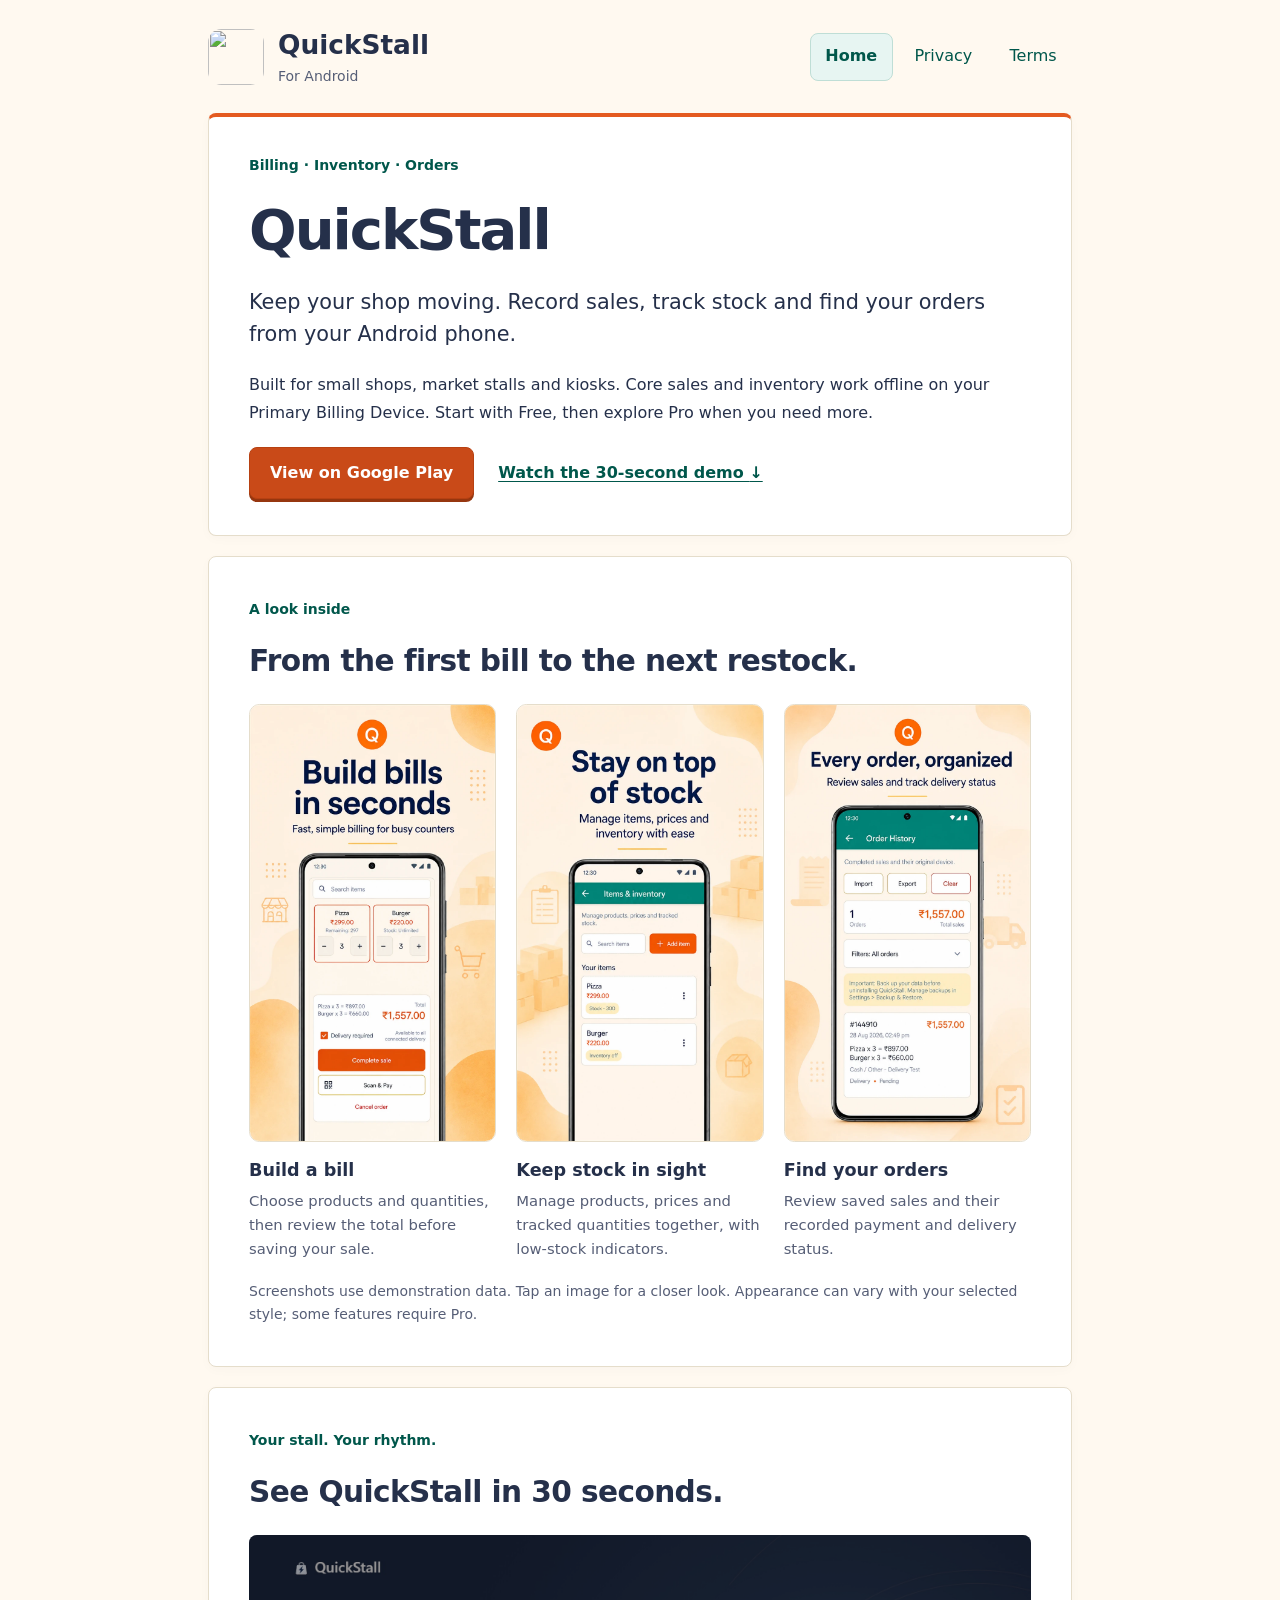
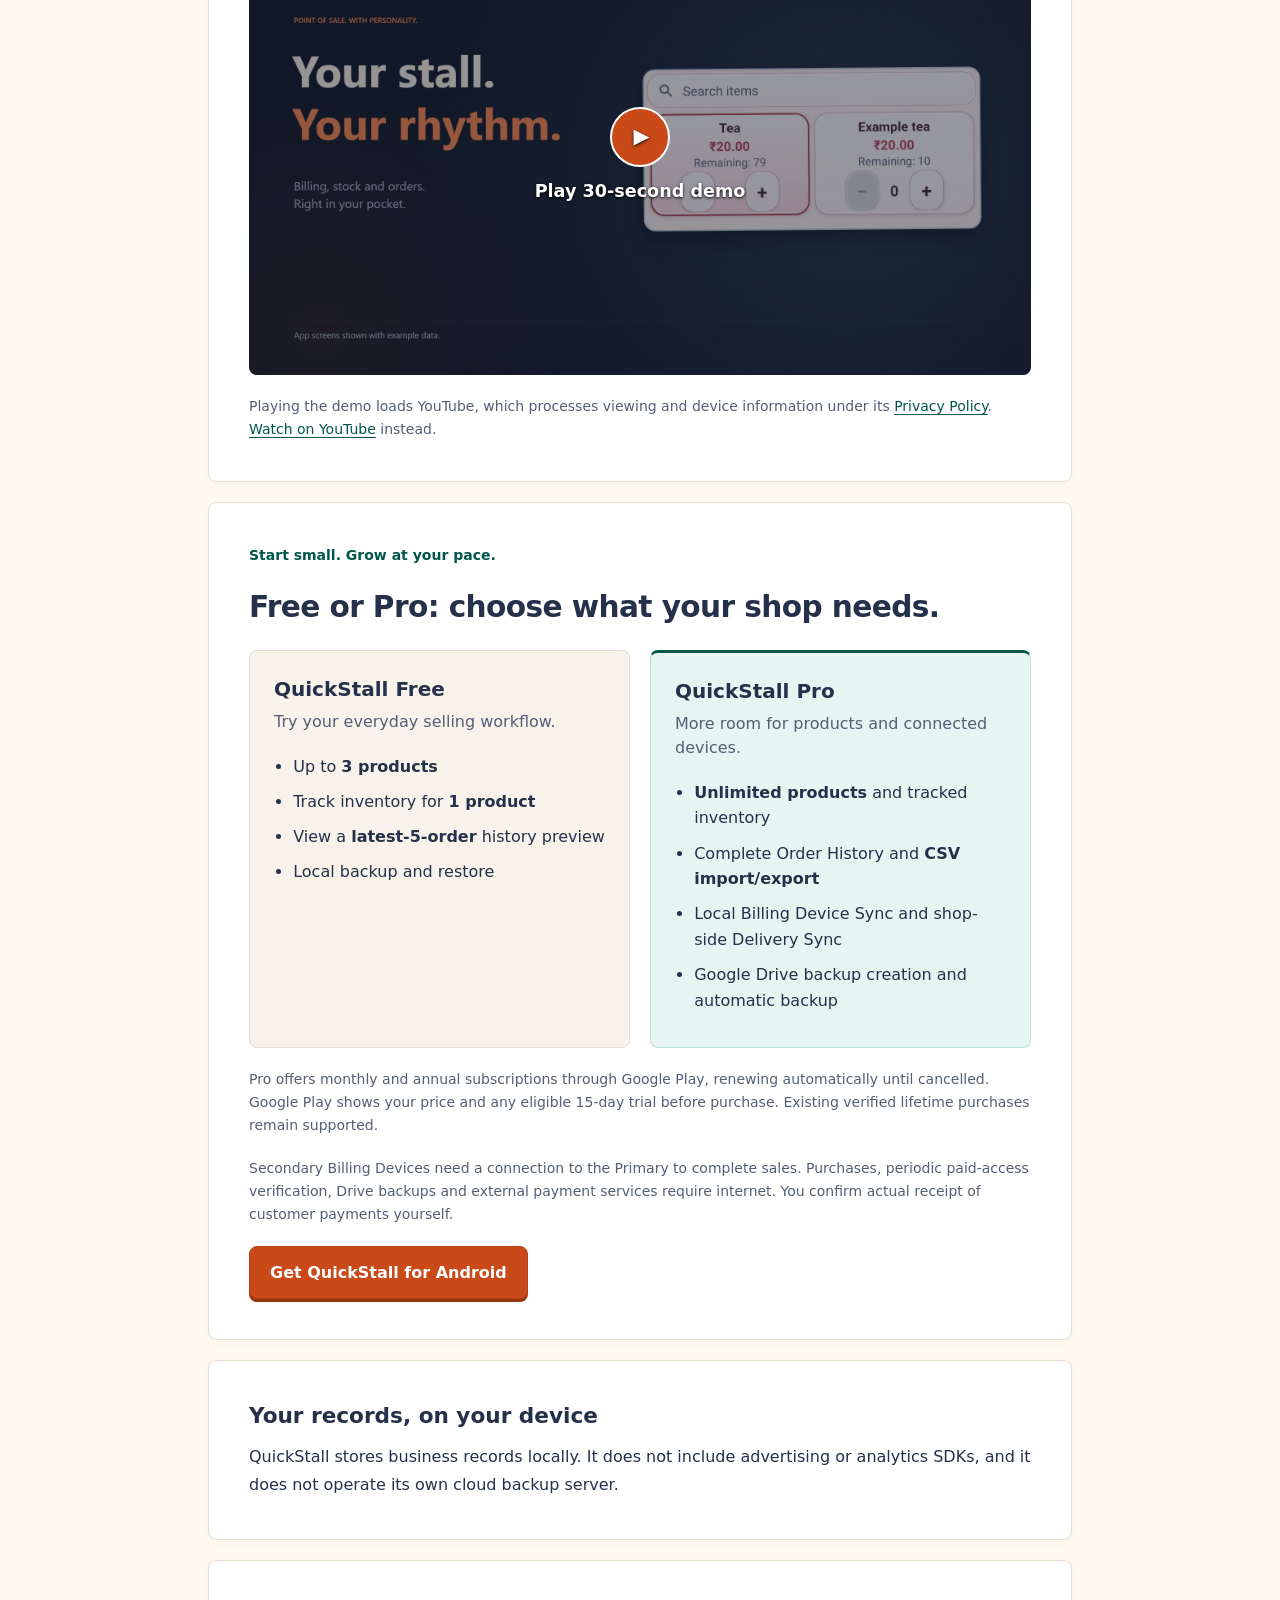
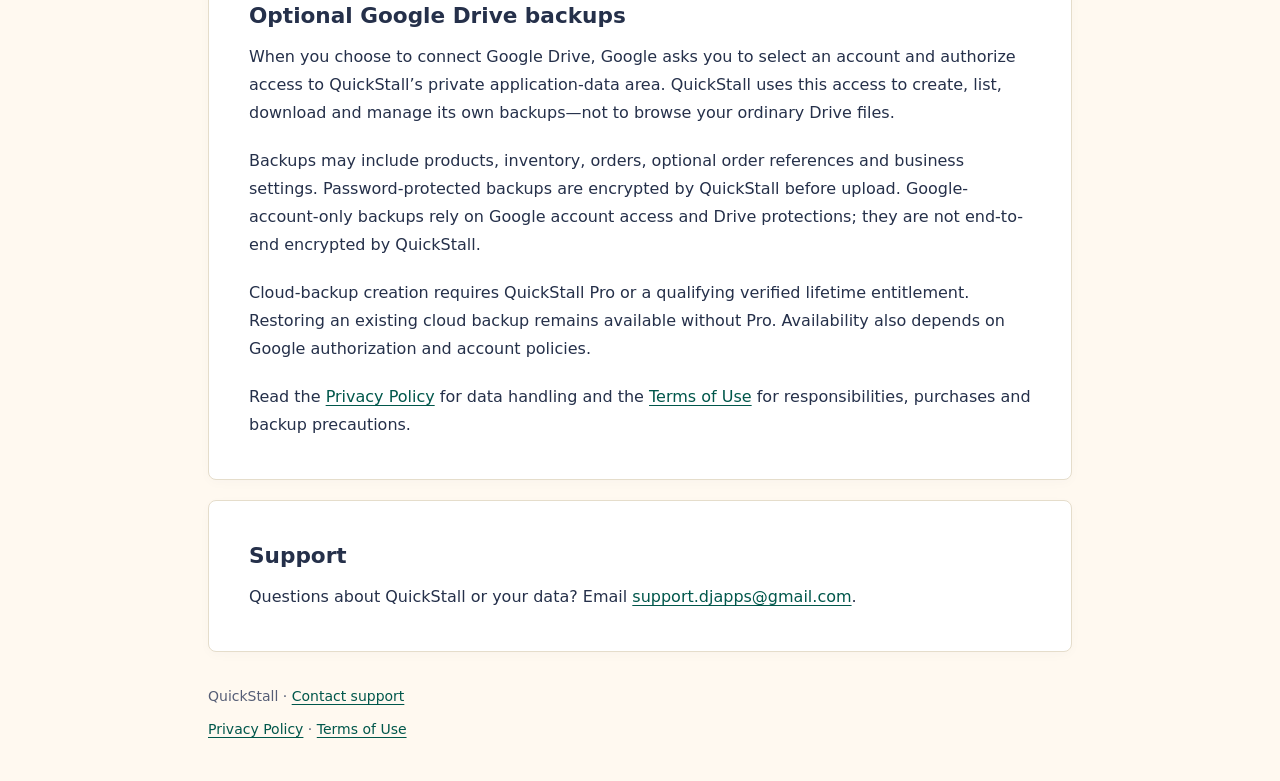
==== index.html @ 1016ae7b "Show QuickStall screenshots, demo and Free/Pro plans" ====
<!doctype html>
<html lang="en">
<head>
<meta charset="utf-8">
<meta name="viewport" content="width=device-width, initial-scale=1">
<title>QuickStall | Offline POS for Small Shops</title>
<meta name="description" content="Record sales, track stock and manage orders from your Android phone. See QuickStall in action and compare Free with QuickStall Pro.">
<link rel="canonical" href="https://djapps-studio.github.io/quickstall/">
<meta property="og:title" content="QuickStall | Offline POS for Small Shops">
<meta property="og:description" content="Sales, stock and orders on your Android phone. Start with Free and explore QuickStall Pro as your shop grows.">
<meta property="og:type" content="website">
<meta property="og:url" content="https://djapps-studio.github.io/quickstall/">
<meta property="og:image" content="https://djapps-studio.github.io/quickstall/assets/demo-poster.jpg">
<meta property="og:image:alt" content="QuickStall promotional preview with an example product catalog">
<meta name="twitter:card" content="summary_large_image">
<link rel="stylesheet" href="styles.css">
<link rel="icon" type="image/png" href="quickstall-icon.png">
<link rel="apple-touch-icon" href="quickstall-icon.png">
<script src="demo.js" defer></script>
</head>
<body>
<a class="skip" href="#main">Skip to content</a>
<header><a class="brand" href="index.html"><img class="brand-icon" src="quickstall-icon.png" alt="" width="56" height="56"><span class="brand-name">QuickStall<small>For Android</small></span></a>
<nav aria-label="Main navigation"><a href="index.html" aria-current="page">Home</a><a href="privacy.html">Privacy</a><a href="terms.html">Terms</a></nav></header>
<main id="main"><section class="intro"><p class="eyebrow">Billing · Inventory · Orders</p><h1>QuickStall</h1><p class="lead">Keep your shop moving. Record sales, track stock and find your orders from your Android phone.</p><p>Built for small shops, market stalls and kiosks. Core sales and inventory work offline on your Primary Billing Device. Start with Free, then explore Pro when you need more.</p><div class="intro-actions"><a class="button" href="https://play.google.com/store/apps/details?id=com.denny.quickstall">View on Google Play</a><a class="demo-link" href="#demo">Watch the 30-second demo <span aria-hidden="true">↓</span></a></div></section>
<section aria-labelledby="screenshots-heading">
<p class="eyebrow">A look inside</p><h2 id="screenshots-heading" class="section-heading">From the first bill to the next restock.</h2>
<div class="screenshot-grid">
<figure><a class="screenshot-link" href="assets/billing.webp" aria-label="View the billing screenshot at full size"><img src="assets/billing.webp" alt="QuickStall billing screen with example products, quantity controls and an order total" width="810" height="1440" loading="lazy" decoding="async"></a><figcaption><h3>Build a bill</h3><p>Choose products and quantities, then review the total before saving your sale.</p></figcaption></figure>
<figure><a class="screenshot-link" href="assets/inventory.webp" aria-label="View the inventory screenshot at full size"><img src="assets/inventory.webp" alt="QuickStall inventory screen showing example products, prices and tracked stock quantities" width="810" height="1440" loading="lazy" decoding="async"></a><figcaption><h3>Keep stock in sight</h3><p>Manage products, prices and tracked quantities together, with low-stock indicators.</p></figcaption></figure>
<figure><a class="screenshot-link" href="assets/orders.webp" aria-label="View the order-history screenshot at full size"><img src="assets/orders.webp" alt="QuickStall order history showing an example sale, recorded totals and delivery status" width="810" height="1440" loading="lazy" decoding="async"></a><figcaption><h3>Find your orders</h3><p>Review saved sales and their recorded payment and delivery status.</p></figcaption></figure>
</div>
<p class="note">Screenshots use demonstration data. Tap an image for a closer look. Appearance can vary with your selected style; some features require Pro.</p>
</section>
<section id="demo" aria-labelledby="demo-heading">
<p class="eyebrow">Your stall. Your rhythm.</p><h2 id="demo-heading" class="section-heading">See QuickStall in 30 seconds.</h2>
<div class="video-preview" id="video-player"><img src="assets/demo-poster.jpg" alt="Preview of the QuickStall promotional video" width="1920" height="1080" loading="lazy" decoding="async"><button class="video-play" id="play-demo" type="button" hidden><span class="play-symbol" aria-hidden="true">▶</span><span>Play 30-second demo</span></button></div>
<p class="note">Playing the demo loads YouTube, which processes viewing and device information under its <a href="https://policies.google.com/privacy">Privacy Policy</a>. <a href="https://www.youtube.com/watch?v=zu2tQLNZcOw">Watch on YouTube</a> instead.</p>
</section>
<section aria-labelledby="plans-heading">
<p class="eyebrow">Start small. Grow at your pace.</p><h2 id="plans-heading" class="section-heading">Free or Pro: choose what your shop needs.</h2>
<div class="plan-grid">
<article class="plan-card"><h3>QuickStall Free</h3><p>Try your everyday selling workflow.</p><ul><li>Up to <strong>3 products</strong></li><li>Track inventory for <strong>1 product</strong></li><li>View a <strong>latest-5-order</strong> history preview</li><li>Local backup and restore</li></ul></article>
<article class="plan-card plan-pro"><h3>QuickStall Pro</h3><p>More room for products and connected devices.</p><ul><li><strong>Unlimited products</strong> and tracked inventory</li><li>Complete Order History and <strong>CSV import/export</strong></li><li>Local Billing Device Sync and shop-side Delivery Sync</li><li>Google Drive backup creation and automatic backup</li></ul></article>
</div>
<p class="note">Pro offers monthly and annual subscriptions through Google Play, renewing automatically until cancelled. Google Play shows your price and any eligible 15-day trial before purchase. Existing verified lifetime purchases remain supported.</p>
<p class="note">Secondary Billing Devices need a connection to the Primary to complete sales. Purchases, periodic paid-access verification, Drive backups and external payment services require internet. You confirm actual receipt of customer payments yourself.</p>
<a class="button" href="https://play.google.com/store/apps/details?id=com.denny.quickstall">Get QuickStall for Android</a>
</section>
<section><h2>Your records, on your device</h2><p>QuickStall stores business records locally. It does not include advertising or analytics SDKs, and it does not operate its own cloud backup server.</p></section>
<section><h2>Optional Google Drive backups</h2><p>When you choose to connect Google Drive, Google asks you to select an account and authorize access to QuickStall’s private application-data area. QuickStall uses this access to create, list, download and manage its own backups—not to browse your ordinary Drive files.</p><p>Backups may include products, inventory, orders, optional order references and business settings. Password-protected backups are encrypted by QuickStall before upload. Google-account-only backups rely on Google account access and Drive protections; they are not end-to-end encrypted by QuickStall.</p><p>Cloud-backup creation requires QuickStall Pro or a qualifying verified lifetime entitlement. Restoring an existing cloud backup remains available without Pro. Availability also depends on Google authorization and account policies.</p><p>Read the <a href="privacy.html">Privacy Policy</a> for data handling and the <a href="terms.html">Terms of Use</a> for responsibilities, purchases and backup precautions.</p></section>
<section><h2>Support</h2><p>Questions about QuickStall or your data? Email <a href="mailto:support.djapps@gmail.com">support.djapps@gmail.com</a>.</p></section></main>
<footer><p>QuickStall · <a href="mailto:support.djapps@gmail.com">Contact support</a></p><p><a href="privacy.html">Privacy Policy</a> · <a href="terms.html">Terms of Use</a></p></footer>
</body>
</html>
---- styles.css ----
:root {
  color-scheme: light;
  --background: #fff9f0;
  --surface: #fff;
  --surface-variant: #f7f3ea;
  --ink: #25304a;
  --muted: #565e76;
  --outline: #e5ddcb;
  --orange: #e45a20;
  --orange-pressed: #c94a18;
  --teal: #00574b;
  --teal-surface: #e7f5f2;
  --radius: .5rem;
}
* { box-sizing: border-box; }
html { scroll-behavior: smooth; }
body { margin: 0; background: var(--background) url("app-orbit.svg") no-repeat right bottom; background-size: 27rem auto; color: var(--ink); font: 1rem/1.75 ui-rounded, "Segoe UI", system-ui, sans-serif; }
a { color: var(--teal); text-underline-offset: .2em; overflow-wrap: anywhere; }
a:hover { color: var(--orange-pressed); }
a:focus-visible, button:focus-visible { outline: 3px solid var(--teal); outline-offset: 5px; }
[hidden] { display: none !important; }
header, main, footer { width: min(100% - 2.5rem, 54rem); margin-inline: auto; }
header { padding: 1.75rem 0; display: flex; align-items: center; justify-content: space-between; gap: 1.5rem; flex-wrap: wrap; }
.brand { display: inline-flex; align-items: center; gap: .875rem; color: var(--ink); font-size: 1.65rem; font-weight: 800; text-decoration: none; line-height: 1.3; }
.brand-icon { display: block; width: 3.5rem; height: 3.5rem; flex: none; border-radius: .85rem; }
.brand-name { display: block; }
.brand small { display: block; color: var(--muted); font-size: .875rem; font-weight: 400; margin-top: .3rem; }
nav { display: flex; gap: .4rem; flex-wrap: wrap; }
nav a { min-height: 3rem; padding: .5rem .9rem; border: 1px solid transparent; border-radius: var(--radius); text-decoration: none; }
nav a:hover { background: var(--surface-variant); }
nav [aria-current="page"] { background: var(--teal-surface); border-color: #bfded6; color: var(--teal); font-weight: 700; }
main { padding: clamp(1.25rem, 4vw, 2.5rem); background: var(--surface); border: 1px solid var(--outline); border-radius: var(--radius); box-shadow: 0 3px 12px #25304a06; }
main:has(> section) { padding: 0; border: 0; background: transparent; box-shadow: none; display: grid; gap: 1.25rem; }
section { padding: clamp(1.25rem, 4vw, 2.5rem); border: 1px solid var(--outline); background: var(--surface); border-radius: var(--radius); box-shadow: 0 3px 12px #25304a06; }
section h2:first-child { margin-top: 0; }
section p:last-child { margin-bottom: 0; }
h1 { font-size: clamp(2.25rem, 7vw, 3.5rem); line-height: 1.15; letter-spacing: -.035em; margin: 0 0 1.5rem; }
h2 { font-size: 1.35rem; line-height: 1.4; margin: 2.5rem 0 .75rem; }
p { margin: 0 0 1.25rem; overflow-wrap: break-word; }
.intro { border-top: 4px solid var(--orange); padding-block: 2.25rem; }
.eyebrow { font-size: .875rem; font-weight: 700; color: var(--teal); }
.lead { font-size: 1.3rem; line-height: 1.55; }
.intro-actions { display: flex; align-items: center; flex-wrap: wrap; gap: 1rem 1.5rem; }
.demo-link { padding-block: .65rem; font-weight: 600; }
.section-heading { font-size: clamp(1.45rem, 3.5vw, 1.85rem); line-height: 1.3; margin: 0 0 1.5rem; letter-spacing: -.02em; }
.screenshot-grid { display: grid; grid-template-columns: repeat(3, minmax(0, 1fr)); gap: 1.25rem; }
figure { margin: 0; min-width: 0; }
.screenshot-link { display: block; border-radius: .65rem; }
.screenshot-link img { display: block; width: 100%; height: auto; border: 1px solid var(--outline); border-radius: .65rem; }
h3 { margin: 1rem 0 .4rem; font-size: 1.1rem; line-height: 1.4; }
figcaption p { color: var(--muted); font-size: .925rem; line-height: 1.6; }
.note { color: var(--muted); font-size: .875rem; line-height: 1.65; margin-block: 1.25rem; }
.video-preview { position: relative; aspect-ratio: 16 / 9; overflow: hidden; border-radius: var(--radius); background: #111827; }
.video-preview img { display: block; width: 100%; height: 100%; object-fit: cover; }
.video-preview iframe { display: block; width: 100%; height: 100%; border: 0; }
.video-play { position: absolute; inset: 0; display: flex; flex-direction: column; align-items: center; justify-content: center; gap: .8rem; border: 0; background: #11182770; color: #fff; font: 700 1.1rem/1.4 "Segoe UI", system-ui, sans-serif; cursor: pointer; text-shadow: 0 1px 3px #000; padding: 1rem; }
.video-play:hover { background: #11182790; }
.video-play:focus-visible { outline: 4px solid #fff; outline-offset: -8px; }
.play-symbol { display: grid; place-items: center; width: 3.75rem; height: 3.75rem; padding-left: .2rem; background: var(--orange-pressed); border: 2px solid #fff; border-radius: 50%; font-size: 1.3rem; }
.plan-grid { display: grid; grid-template-columns: repeat(2, minmax(0, 1fr)); gap: 1.25rem; }
.plan-card { padding: 1.5rem; border: 1px solid var(--outline); border-radius: var(--radius); background: var(--surface-variant); }
.plan-card h3 { margin-top: 0; font-size: 1.25rem; }
.plan-card p { color: var(--muted); line-height: 1.5; }
.plan-card ul { padding-left: 1.2rem; margin-bottom: 0; }
.plan-card li { margin-block: .6rem; line-height: 1.6; }
.plan-pro { background: var(--teal-surface); border-color: #bfded6; border-top: 3px solid var(--teal); }
.button { display: inline-block; min-height: 3rem; background: var(--orange-pressed); color: #fff; padding: .7rem 1.25rem; border-radius: var(--radius); border: 1px solid #b74112; box-shadow: 0 3px 0 #96360f; text-decoration: none; font-weight: 700; }
.button:hover { background: #b74112; color: #fff; }
.button:active { transform: translateY(2px); box-shadow: 0 1px 0 #96360f; }
aside { border-top: 1px solid var(--outline); margin-top: 3rem; }
footer { padding: 2rem 0; color: var(--muted); font-size: .875rem; }
footer p { margin-bottom: .5rem; }
.skip { position: absolute; left: 1rem; top: -8rem; background: var(--surface); padding: .75rem; z-index: 2; }
.skip:focus { top: 1rem; }
@media (max-width: 30rem) { header, main, footer { width: calc(100% - 2rem); } header { gap: 1rem; } nav { width: 100%; } nav a { flex: 1; text-align: center; } }
@media (max-width: 40rem) { .screenshot-grid, .plan-grid { grid-template-columns: 1fr; } .screenshot-link { max-width: 19rem; margin-inline: auto; } figcaption { max-width: 24rem; margin-inline: auto; } .screenshot-grid { gap: 1.75rem; } }
@media (prefers-reduced-motion: reduce) { html { scroll-behavior: auto; } }
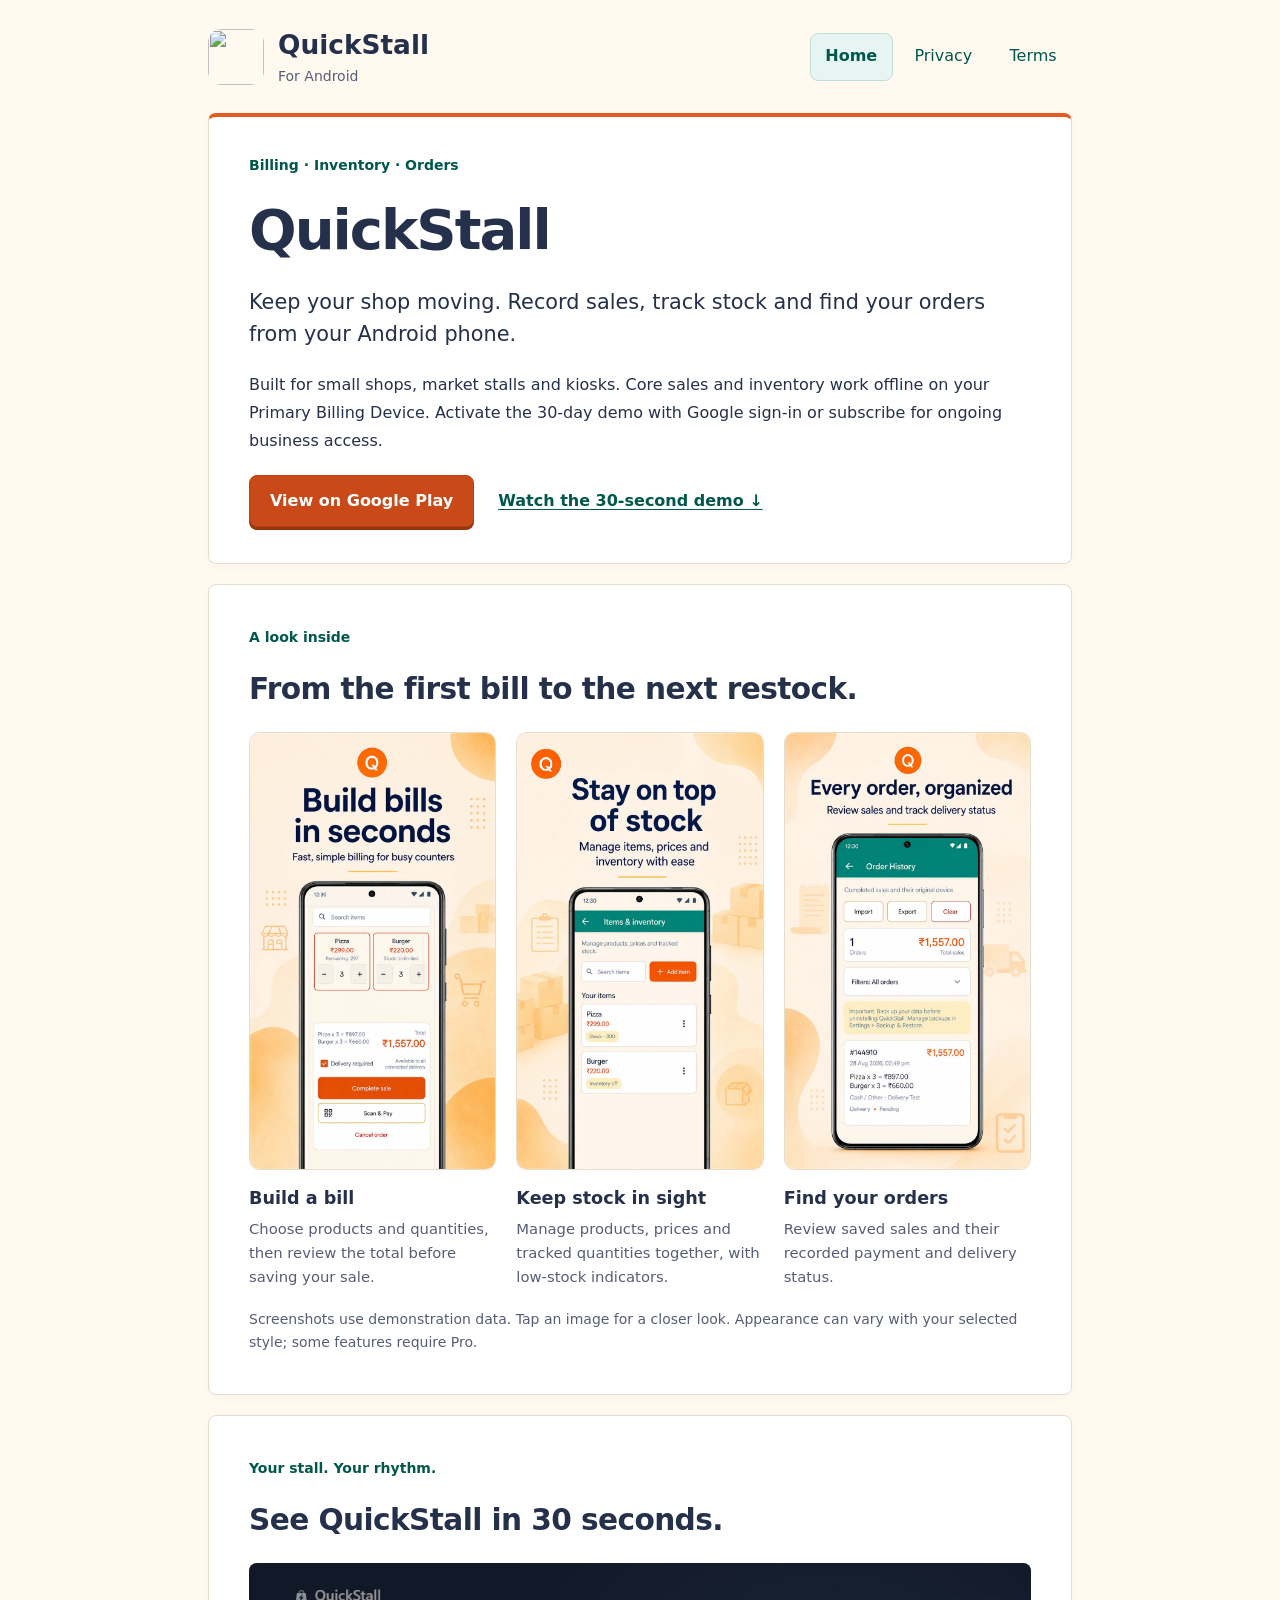
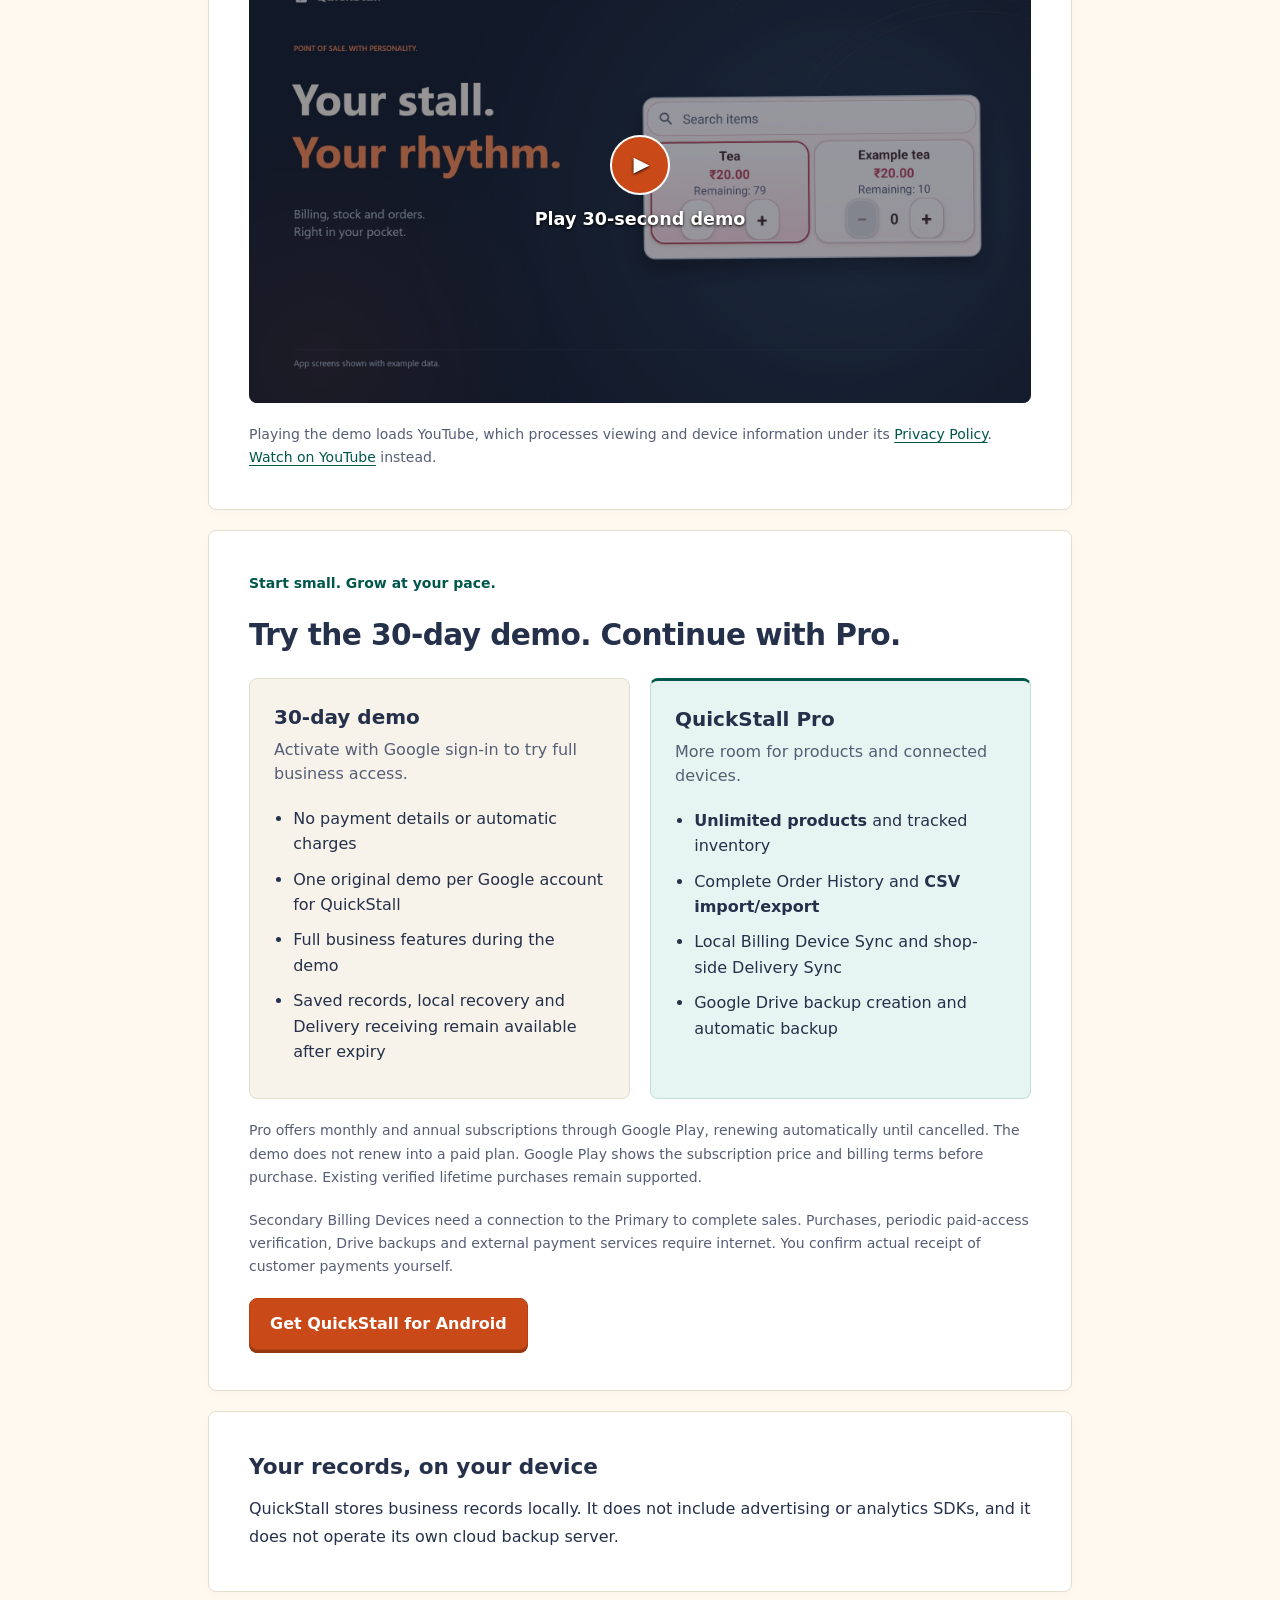
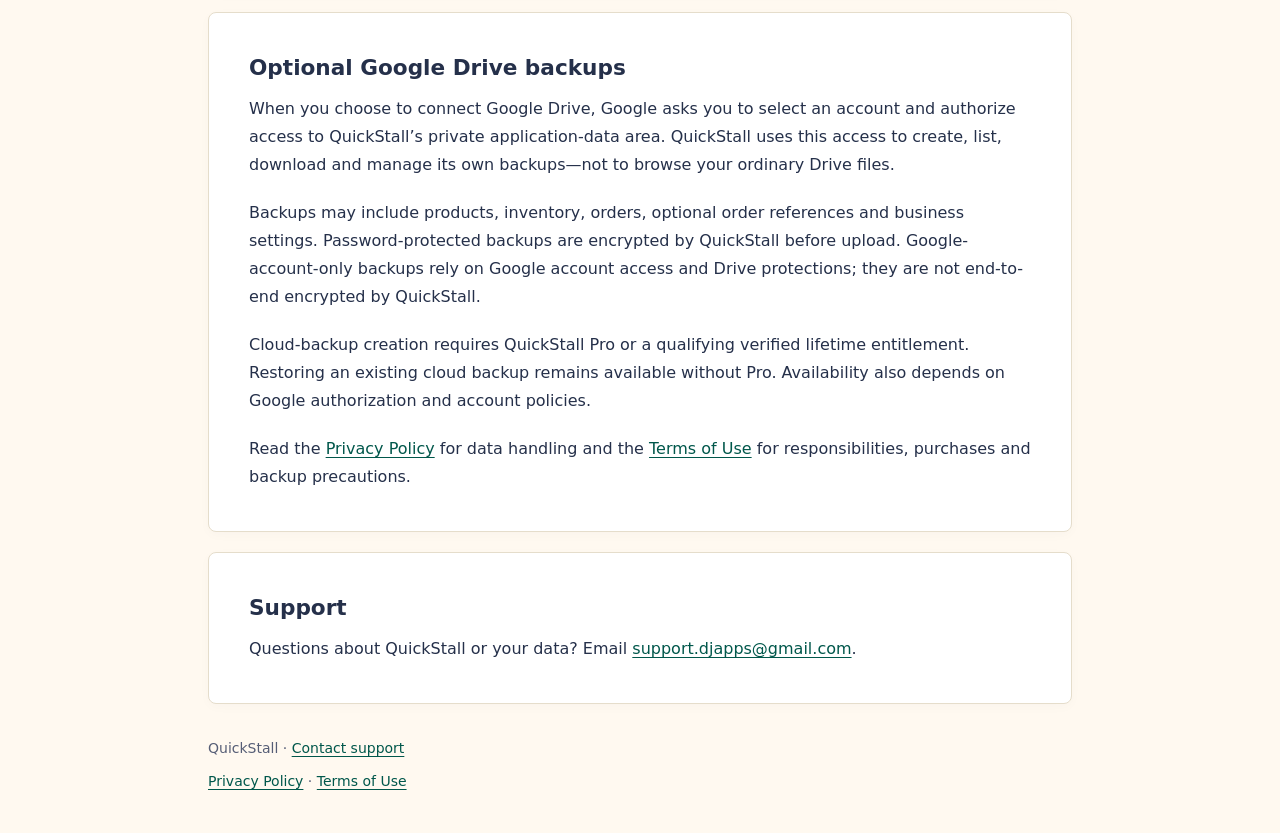
==== commit 78cb05a9: "Publish licensing agreement 1.5 and current demo access disclosures" ====
--- a/index.html
+++ b/index.html
@@ -4,10 +4,10 @@
 <meta charset="utf-8">
 <meta name="viewport" content="width=device-width, initial-scale=1">
 <title>QuickStall | Offline POS for Small Shops</title>
-<meta name="description" content="Record sales, track stock and manage orders from your Android phone. See QuickStall in action and compare Free with QuickStall Pro.">
+<meta name="description" content="Record sales, track stock and manage orders from your Android phone. See QuickStall in action and explore the 30-day demo and QuickStall Pro.">
 <link rel="canonical" href="https://djapps-studio.github.io/quickstall/">
 <meta property="og:title" content="QuickStall | Offline POS for Small Shops">
-<meta property="og:description" content="Sales, stock and orders on your Android phone. Start with Free and explore QuickStall Pro as your shop grows.">
+<meta property="og:description" content="Sales, stock and orders on your Android phone. Activate the 30-day demo or subscribe to QuickStall Pro.">
 <meta property="og:type" content="website">
 <meta property="og:url" content="https://djapps-studio.github.io/quickstall/">
 <meta property="og:image" content="https://djapps-studio.github.io/quickstall/assets/demo-poster.jpg">
@@ -22,7 +22,7 @@
 <a class="skip" href="#main">Skip to content</a>
 <header><a class="brand" href="index.html"><img class="brand-icon" src="quickstall-icon.png" alt="" width="56" height="56"><span class="brand-name">QuickStall<small>For Android</small></span></a>
 <nav aria-label="Main navigation"><a href="index.html" aria-current="page">Home</a><a href="privacy.html">Privacy</a><a href="terms.html">Terms</a></nav></header>
-<main id="main"><section class="intro"><p class="eyebrow">Billing · Inventory · Orders</p><h1>QuickStall</h1><p class="lead">Keep your shop moving. Record sales, track stock and find your orders from your Android phone.</p><p>Built for small shops, market stalls and kiosks. Core sales and inventory work offline on your Primary Billing Device. Start with Free, then explore Pro when you need more.</p><div class="intro-actions"><a class="button" href="https://play.google.com/store/apps/details?id=com.denny.quickstall">View on Google Play</a><a class="demo-link" href="#demo">Watch the 30-second demo <span aria-hidden="true">↓</span></a></div></section>
+<main id="main"><section class="intro"><p class="eyebrow">Billing · Inventory · Orders</p><h1>QuickStall</h1><p class="lead">Keep your shop moving. Record sales, track stock and find your orders from your Android phone.</p><p>Built for small shops, market stalls and kiosks. Core sales and inventory work offline on your Primary Billing Device. Activate the 30-day demo with Google sign-in or subscribe for ongoing business access.</p><div class="intro-actions"><a class="button" href="https://play.google.com/store/apps/details?id=com.denny.quickstall">View on Google Play</a><a class="demo-link" href="#demo">Watch the 30-second demo <span aria-hidden="true">↓</span></a></div></section>
 <section aria-labelledby="screenshots-heading">
 <p class="eyebrow">A look inside</p><h2 id="screenshots-heading" class="section-heading">From the first bill to the next restock.</h2>
 <div class="screenshot-grid">
@@ -38,12 +38,12 @@
 <p class="note">Playing the demo loads YouTube, which processes viewing and device information under its <a href="https://policies.google.com/privacy">Privacy Policy</a>. <a href="https://www.youtube.com/watch?v=zu2tQLNZcOw">Watch on YouTube</a> instead.</p>
 </section>
 <section aria-labelledby="plans-heading">
-<p class="eyebrow">Start small. Grow at your pace.</p><h2 id="plans-heading" class="section-heading">Free or Pro: choose what your shop needs.</h2>
+<p class="eyebrow">Start small. Grow at your pace.</p><h2 id="plans-heading" class="section-heading">Try the 30-day demo. Continue with Pro.</h2>
 <div class="plan-grid">
-<article class="plan-card"><h3>QuickStall Free</h3><p>Try your everyday selling workflow.</p><ul><li>Up to <strong>3 products</strong></li><li>Track inventory for <strong>1 product</strong></li><li>View a <strong>latest-5-order</strong> history preview</li><li>Local backup and restore</li></ul></article>
+<article class="plan-card"><h3>30-day demo</h3><p>Activate with Google sign-in to try full business access.</p><ul><li>No payment details or automatic charges</li><li>One original demo per Google account for QuickStall</li><li>Full business features during the demo</li><li>Saved records, local recovery and Delivery receiving remain available after expiry</li></ul></article>
 <article class="plan-card plan-pro"><h3>QuickStall Pro</h3><p>More room for products and connected devices.</p><ul><li><strong>Unlimited products</strong> and tracked inventory</li><li>Complete Order History and <strong>CSV import/export</strong></li><li>Local Billing Device Sync and shop-side Delivery Sync</li><li>Google Drive backup creation and automatic backup</li></ul></article>
 </div>
-<p class="note">Pro offers monthly and annual subscriptions through Google Play, renewing automatically until cancelled. Google Play shows your price and any eligible 15-day trial before purchase. Existing verified lifetime purchases remain supported.</p>
+<p class="note">Pro offers monthly and annual subscriptions through Google Play, renewing automatically until cancelled. The demo does not renew into a paid plan. Google Play shows the subscription price and billing terms before purchase. Existing verified lifetime purchases remain supported.</p>
 <p class="note">Secondary Billing Devices need a connection to the Primary to complete sales. Purchases, periodic paid-access verification, Drive backups and external payment services require internet. You confirm actual receipt of customer payments yourself.</p>
 <a class="button" href="https://play.google.com/store/apps/details?id=com.denny.quickstall">Get QuickStall for Android</a>
 </section>
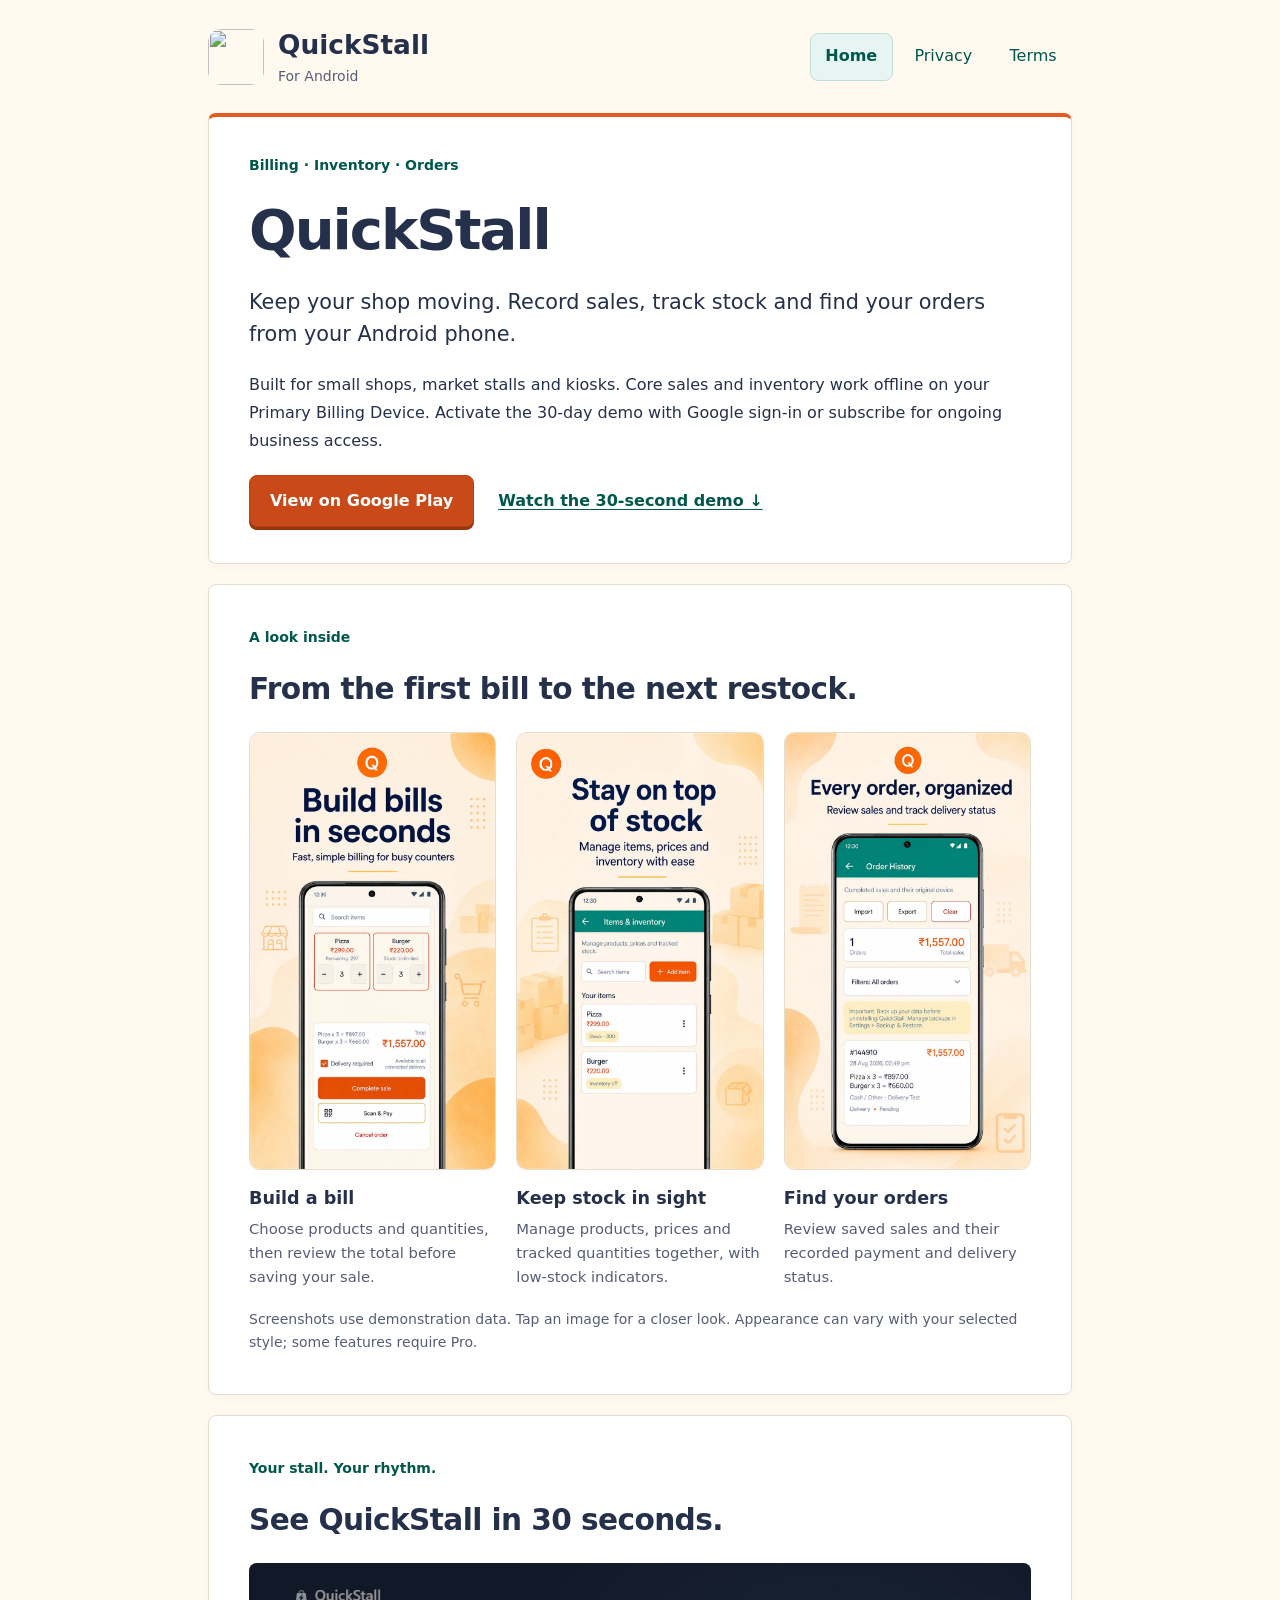
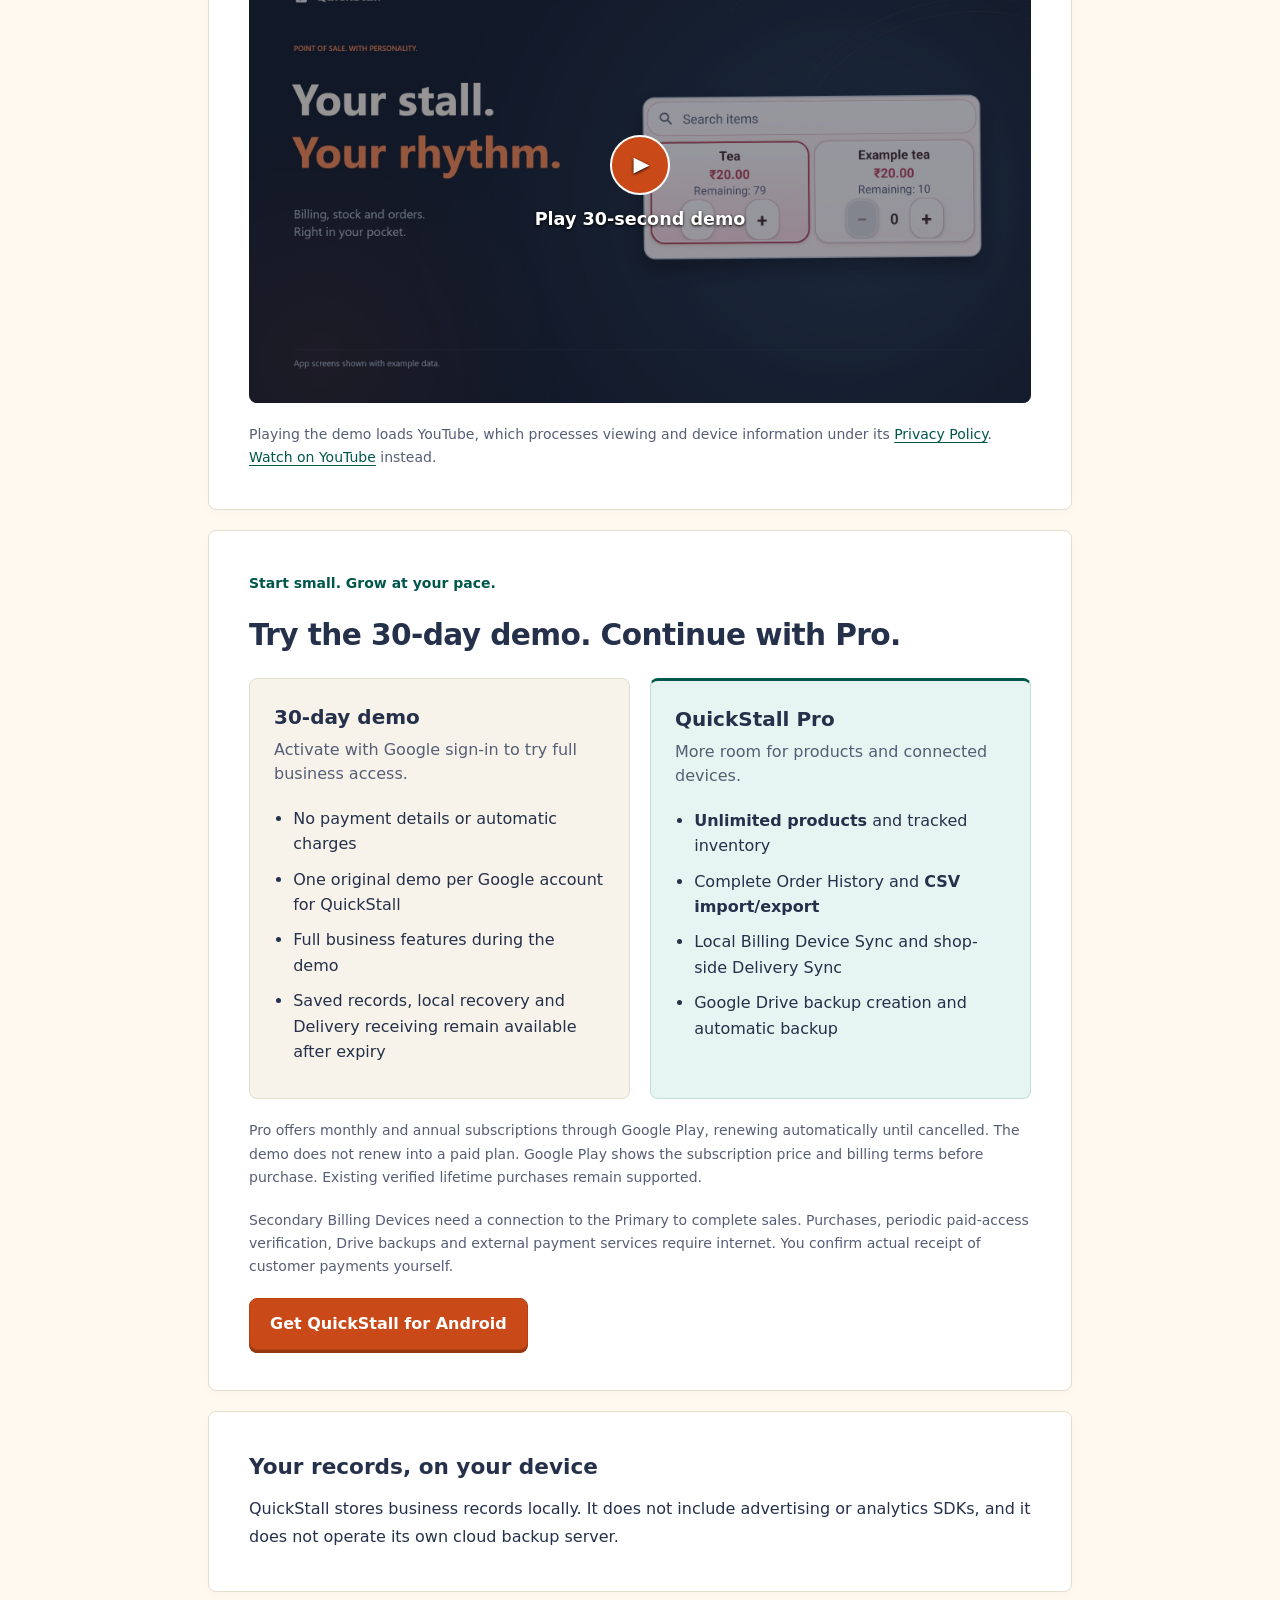
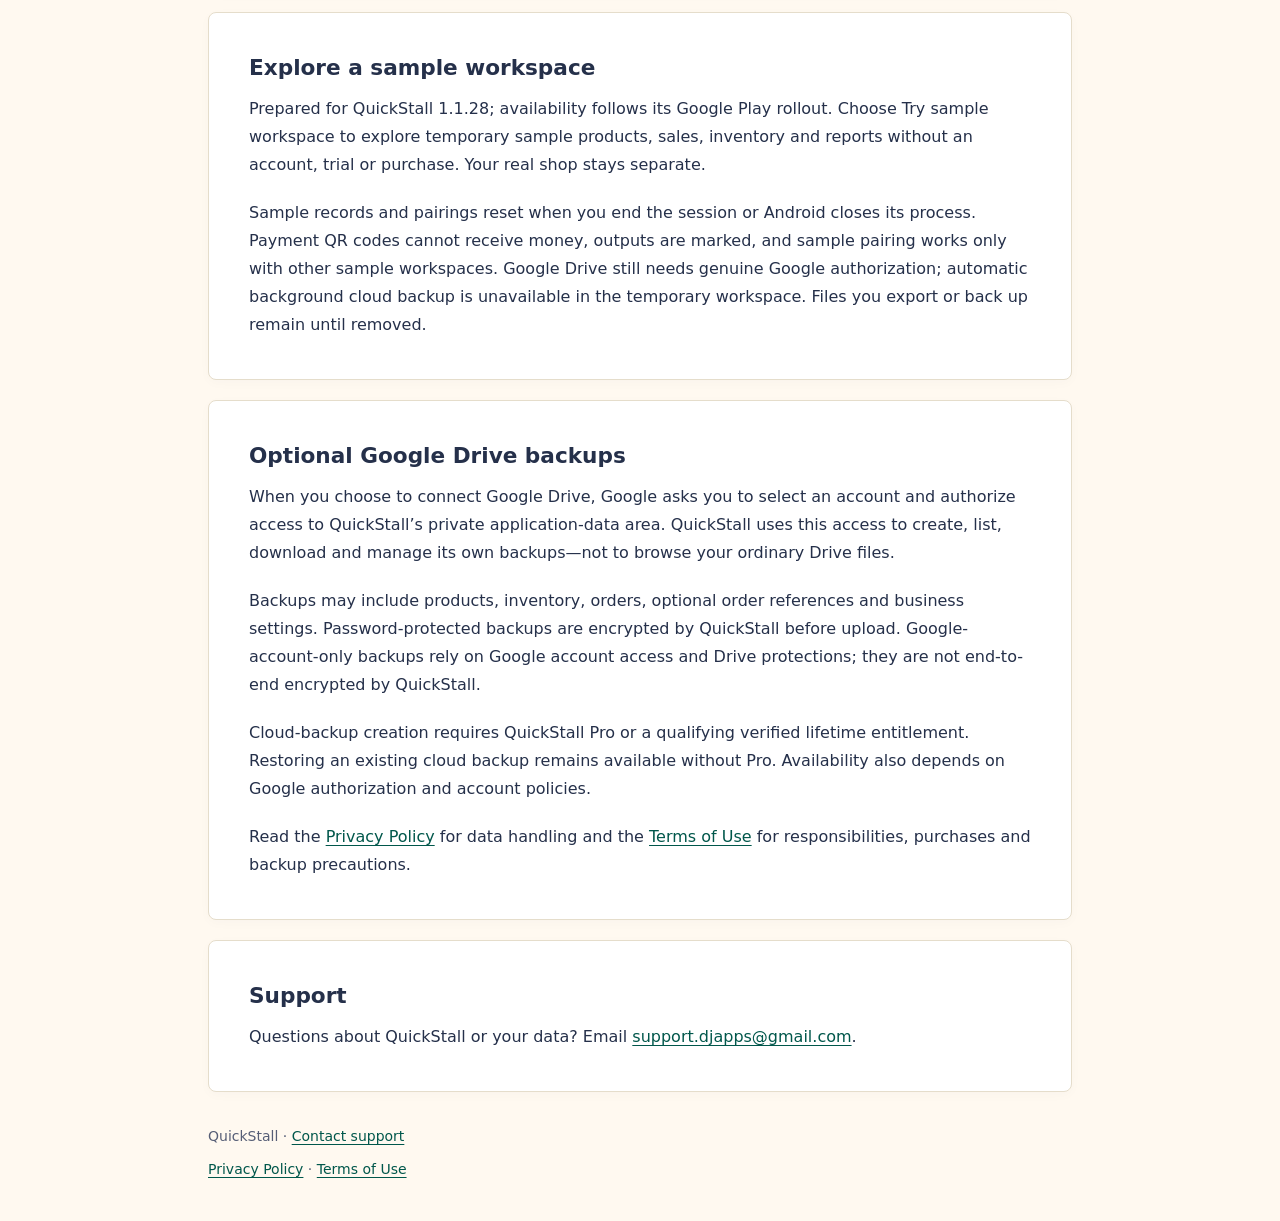
==== commit a9ae464f: "Document optional isolated sample workspace for 1.1.28" ====
--- a/index.html
+++ b/index.html
@@ -48,6 +48,7 @@
 <a class="button" href="https://play.google.com/store/apps/details?id=com.denny.quickstall">Get QuickStall for Android</a>
 </section>
 <section><h2>Your records, on your device</h2><p>QuickStall stores business records locally. It does not include advertising or analytics SDKs, and it does not operate its own cloud backup server.</p></section>
+<section><h2>Explore a sample workspace</h2><p>Prepared for QuickStall 1.1.28; availability follows its Google Play rollout. Choose Try sample workspace to explore temporary sample products, sales, inventory and reports without an account, trial or purchase. Your real shop stays separate.</p><p>Sample records and pairings reset when you end the session or Android closes its process. Payment QR codes cannot receive money, outputs are marked, and sample pairing works only with other sample workspaces. Google Drive still needs genuine Google authorization; automatic background cloud backup is unavailable in the temporary workspace. Files you export or back up remain until removed.</p></section>
 <section><h2>Optional Google Drive backups</h2><p>When you choose to connect Google Drive, Google asks you to select an account and authorize access to QuickStall’s private application-data area. QuickStall uses this access to create, list, download and manage its own backups—not to browse your ordinary Drive files.</p><p>Backups may include products, inventory, orders, optional order references and business settings. Password-protected backups are encrypted by QuickStall before upload. Google-account-only backups rely on Google account access and Drive protections; they are not end-to-end encrypted by QuickStall.</p><p>Cloud-backup creation requires QuickStall Pro or a qualifying verified lifetime entitlement. Restoring an existing cloud backup remains available without Pro. Availability also depends on Google authorization and account policies.</p><p>Read the <a href="privacy.html">Privacy Policy</a> for data handling and the <a href="terms.html">Terms of Use</a> for responsibilities, purchases and backup precautions.</p></section>
 <section><h2>Support</h2><p>Questions about QuickStall or your data? Email <a href="mailto:support.djapps@gmail.com">support.djapps@gmail.com</a>.</p></section></main>
 <footer><p>QuickStall · <a href="mailto:support.djapps@gmail.com">Contact support</a></p><p><a href="privacy.html">Privacy Policy</a> · <a href="terms.html">Terms of Use</a></p></footer>
